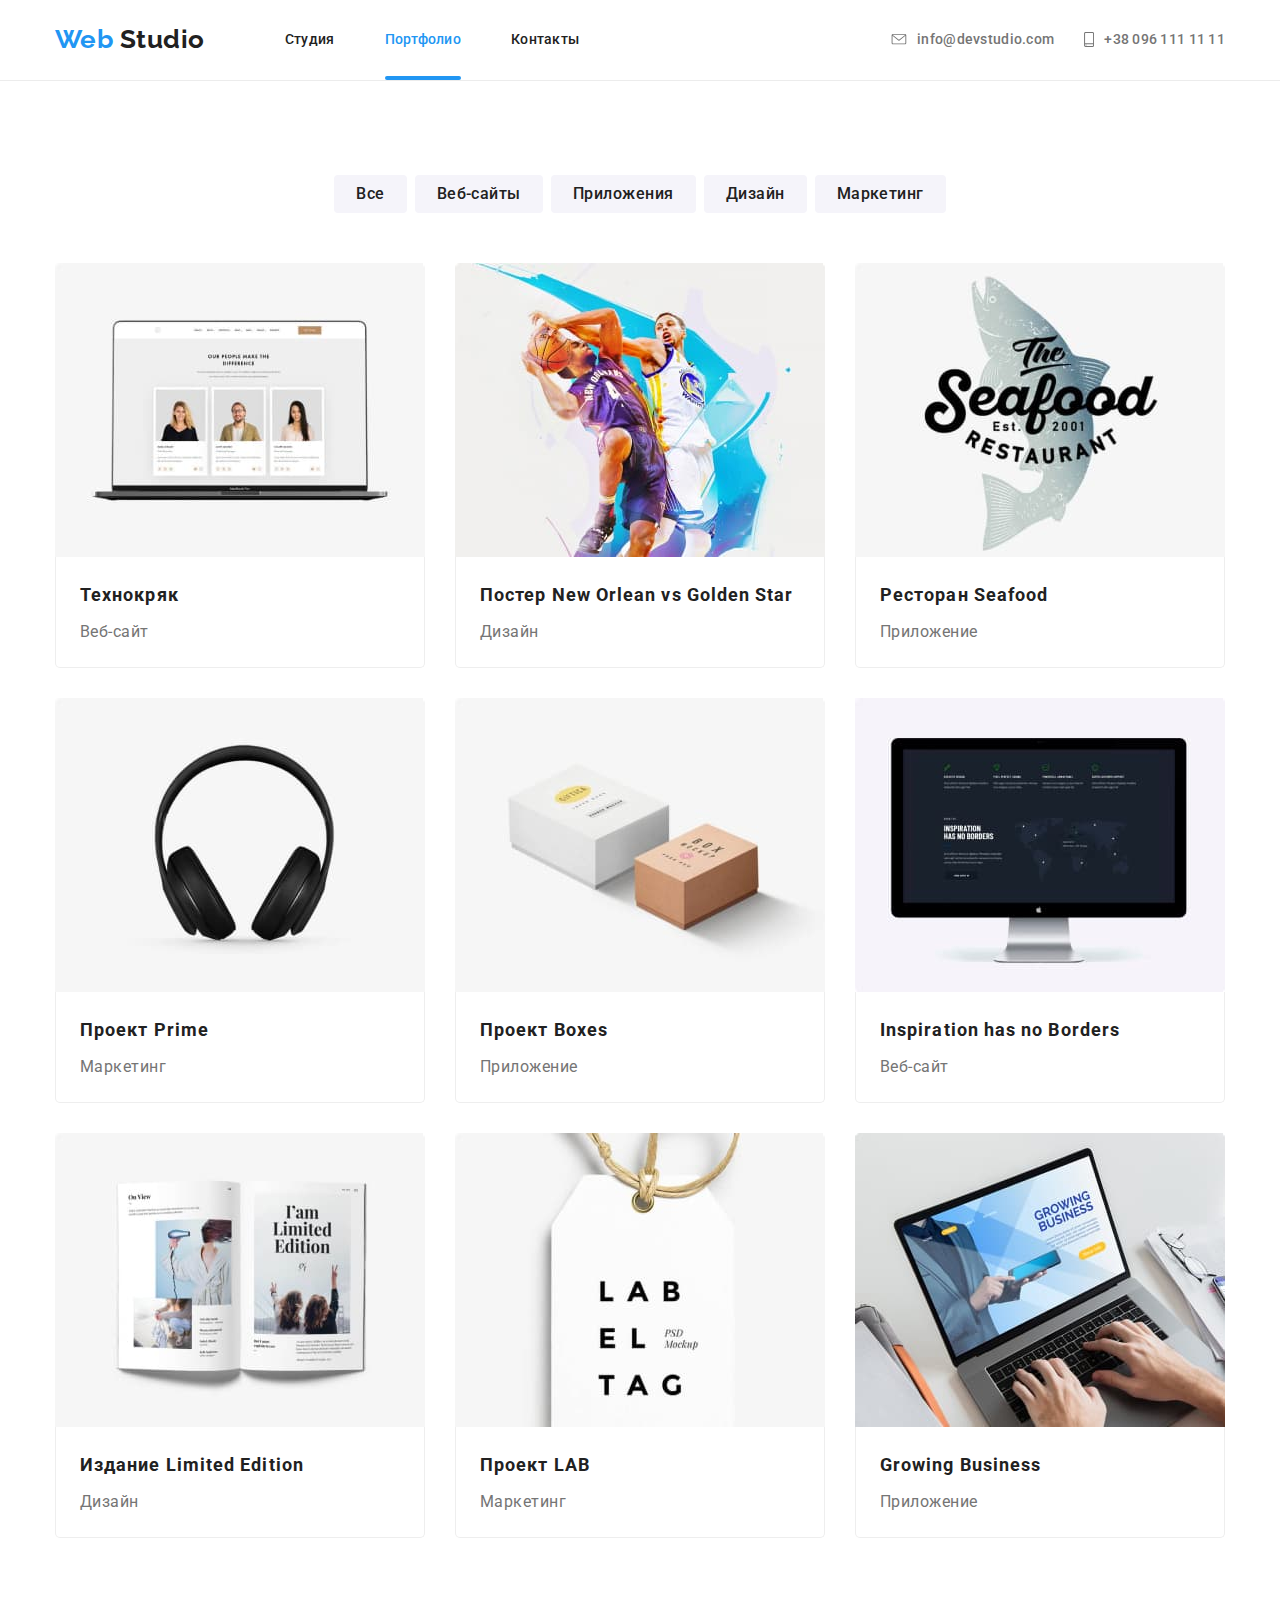
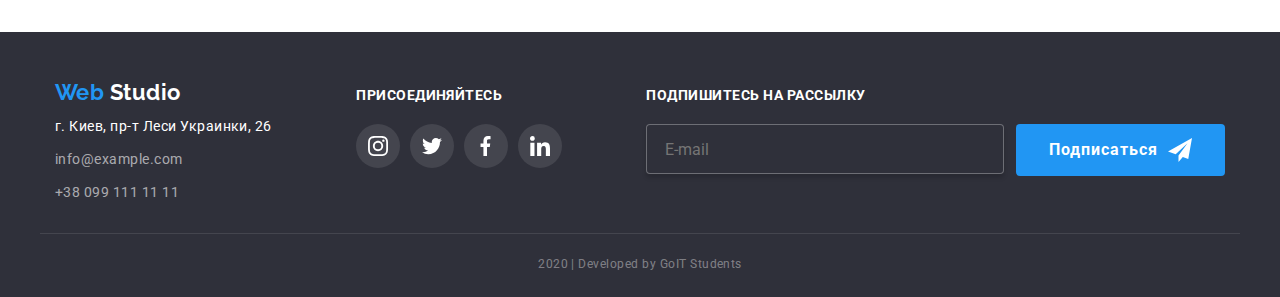
==== portfolio.html @ cd677d56 "Переносит файлы из 7-го ДЗ" ====
<!DOCTYPE html>
<html lang="ru">
  <head>
    <meta charset="UTF-8" />
    <meta name="viewport" content="width=device-width, initial-scale=1.0" />
    <title>Document</title>
    <link
      href="https://fonts.googleapis.com/css2?family=Raleway:wght@700&family=Roboto:wght@400;500;700&display=swap"
      rel="stylesheet"
    />

    <link
      rel="stylesheet"
      href="https://cdnjs.cloudflare.com/ajax/libs/modern-normalize/0.6.0/modern-normalize.min.css"
    />

    <!-- <link rel="stylesheet" href="./css/common.css" /> -->
    <link rel="stylesheet" href="./css/portfolio.min.css" />
  </head>
  <body>
    <!--Шапка сайта-->
    <header>
      <div class="container header">
        <nav class="main-nav">
          <a href="./index.html" class="logo-header">
            <span class="logo-web">Web</span>
            <span class="logo-studio">Studio</span>
          </a>

          <ul class="site-nav list">
            <li class="item">
              <a href="./index.html" class="link">Студия</a>
            </li>
            <li class="item">
              <a href="./portfolio.html" class="link current">Портфолио</a>
            </li>
            <li class="item"><a href="" class="link">Контакты</a></li>
          </ul>
        </nav>

        <div class="contacts">
          <a href="mailto:info@devstudio.com " class="link">
            <svg class="contacts-icon envelope">
              <use href="./images/sprite.svg#envelope"></use>
            </svg>
            info@devstudio.com
          </a>
          <a href="tel:+380961111111" class="link">
            <svg class="contacts-icon smartphone">
              <use href="./images/sprite.svg#smartphone"></use>
            </svg>
            +38 096 111 11 11
          </a>
        </div>
      </div>
    </header>

    <main>
      <section class="section portfolio">
        <div class="container">
          <!-- Этот заголовок будет скрыт  -->
          <h1 class="section-title visually-hidden">
            Портфолио (заголовок будет скрыт)
          </h1>

          <!-- Фильтр -->
          <ul class="filter-button list">
            <li class="item">
              <button type="button" class="btn">Все</button>
            </li>
            <li class="item">
              <button type="button" class="btn">Веб-сайты</button>
            </li>
            <li class="item">
              <button type="button" class="btn">Приложения</button>
            </li>
            <li class="item">
              <button type="button" class="btn">Дизайн</button>
            </li>
            <li class="item">
              <button type="button" class="btn">Маркетинг</button>
            </li>
          </ul>

          <!-- Список работ -->

          <ul class="works list">
            <li class="card">
              <a href="" class="link">
                <div class="overlay">
                  <img
                    src="./images/web-site.jpg"
                    alt="изображение ноутбука с сайтом"
                    width="370"
                  />

                  <p class="text">
                    Технокряк это современная площадка распространения
                    коронавируса. Компании используют эту платформу для
                    цифрового шпионажа и атак на защищённые сервера конкурентов.
                  </p>
                </div>

                <div class="card-content">
                  <h2 class="title">Технокряк</h2>

                  <p class="description">Веб-сайт</p>
                </div>
              </a>
            </li>
            <li class="card">
              <a href="" class="link">
                <div class="overlay">
                  <img
                    src="./images/desing.jpg"
                    alt="изображение постера с двумя играющими басскетболлистами"
                    width="370"
                  />
                  <p class="text">
                    Технокряк это современная площадка распространения
                    коронавируса. Компании используют эту платформу для
                    цифрового шпионажа и атак на защищённые сервера конкурентов.
                  </p>
                </div>

                <div class="card-content">
                  <h2 class="title">Постер New Orlean vs Golden Star</h2>
                  <p class="description">Дизайн</p>
                </div>
              </a>
            </li>
            <li class="card">
              <a href="" class="link">
                <div class="overlay">
                  <img
                    src="./images/app-seafood.jpg"
                    alt="изображение логотипа: рыба на белом фоне"
                    width="370"
                  />
                  <p class="text">
                    Технокряк это современная площадка распространения
                    коронавируса. Компании используют эту платформу для
                    цифрового шпионажа и атак на защищённые сервера конкурентов.
                  </p>
                </div>

                <div class="card-content">
                  <h2 class="title">Ресторан Seafood</h2>
                  <p class="description">Приложение</p>
                </div>
              </a>
            </li>
            <li class="card">
              <a href="" class="link">
                <div class="overlay">
                  <img
                    src="./images/phones.jpg"
                    alt="изображение наушников на белом фоне"
                    width="370"
                  />
                  <p class="text">
                    Технокряк это современная площадка распространения
                    коронавируса. Компании используют эту платформу для
                    цифрового шпионажа и атак на защищённые сервера конкурентов.
                  </p>
                </div>

                <div class="card-content">
                  <h2 class="title">Проект Prime</h2>
                  <p class="description">Маркетинг</p>
                </div>
              </a>
            </li>
            <li class="card">
              <a href="" class="link">
                <div class="overlay">
                  <img
                    src="./images/two-boxes.jpg"
                    alt="изображение двух коробок"
                    width="370"
                  />
                  <p class="text">
                    Технокряк это современная площадка распространения
                    коронавируса. Компании используют эту платформу для
                    цифрового шпионажа и атак на защищённые сервера конкурентов.
                  </p>
                </div>

                <div class="card-content">
                  <h2 class="title">Проект Boxes</h2>
                  <p class="description">Приложение</p>
                </div>
              </a>
            </li>
            <li class="card">
              <a href="" class="link">
                <div class="overlay">
                  <img
                    src="./images/designsolutions.jpg"
                    alt="изображение монитора с сайтом"
                    width="370"
                  />
                  <p class="text">
                    Технокряк это современная площадка распространения
                    коронавируса. Компании используют эту платформу для
                    цифрового шпионажа и атак на защищённые сервера конкурентов.
                  </p>
                </div>

                <div class="card-content">
                  <h2 class="title">Inspiration has no Borders</h2>
                  <p class="description">Веб-сайт</p>
                </div>
              </a>
            </li>
            <li class="card">
              <a href="" class="link">
                <div class="overlay">
                  <img
                    src="./images/open-magazine.jpg"
                    alt="изображение раскрытого журнала"
                    width="370"
                  />
                  <p class="text">
                    Технокряк это современная площадка распространения
                    коронавируса. Компании используют эту платформу для
                    цифрового шпионажа и атак на защищённые сервера конкурентов.
                  </p>
                </div>

                <div class="card-content">
                  <h2 class="title">Издание Limited Edition</h2>
                  <p class="description">Дизайн</p>
                </div>
              </a>
            </li>
            <li class="card">
              <a href="" class="link">
                <div class="overlay">
                  <img
                    src="./images/letter-tag.jpg"
                    alt="изображение бирки с буквами"
                    width="370"
                  />
                  <p class="text">
                    Технокряк это современная площадка распространения
                    коронавируса. Компании используют эту платформу для
                    цифрового шпионажа и атак на защищённые сервера конкурентов.
                  </p>
                </div>

                <div class="card-content">
                  <h2 class="title">Проект LAB</h2>
                  <p class="description">Маркетинг</p>
                </div>
              </a>
            </li>
            <li class="card">
              <a href="" class="link">
                <div class="overlay">
                  <img
                    src="./images/print-hands.jpg"
                    alt="изображение печатающтх на ноутбуке рук"
                    width="370"
                  />
                  <p class="text">
                    Технокряк это современная площадка распространения
                    коронавируса. Компании используют эту платформу для
                    цифрового шпионажа и атак на защищённые сервера конкурентов.
                  </p>
                </div>

                <div class="card-content">
                  <h2 class="title">Growing Business</h2>
                  <p class="description">Приложение</p>
                </div>
              </a>
            </li>
          </ul>
        </div>
      </section>
    </main>

    <!--Футер-->
    <footer class="page-footer">
      <div class="container footer">
        <div class="address">
          <a href="./index.html" class="logo-footer">
            <span class="logo-web">Web</span>
            <span class="logo-studio footer">Studio</span>
          </a>

          <address>
            <ul class="address-list list">
              <li class="street">г. Киев, пр-т Леси Украинки, 26</li>
              <li>
                <a class="link" href="mailto:info@example.com"
                  >info@example.com</a
                >
              </li>
              <li>
                <a class="link" href="tel:+380991111111">+38 099 111 11 11</a>
              </li>
            </ul>
          </address>
        </div>
        <div class="join-in">
          <b class="item">присоединяйтесь</b>
          <div class="social">
            <ul class="social-networks list">
              <li class="item">
                <a href="" aria-label="Ссылка на Instagram" class="link">
                  <svg class="social-icon" width="20" height="20">
                    <use href="./images/sprite.svg#logo-instagram"></use>
                  </svg>

                  <!-- <img
                    src="./images/logo-instagram.svg"
                    alt="логотип Инстаграм"
                  /> -->
                </a>
              </li>
              <li class="item">
                <a href="" aria-label="Ссылка на Twitter" class="link">
                  <svg class="social-icon" width="20" height="20">
                    <use href="./images/sprite.svg#logo-twitter"></use>
                  </svg>

                  <!-- <img src="./images/logo-twitter.svg" alt="логотип Твиттер" /> -->
                </a>
              </li>
              <li class="item">
                <a href="" aria-label="Ссылка на Facebook" class="link">
                  <svg class="social-icon" width="20" height="20">
                    <use href="./images/sprite.svg#logo-facebook"></use>
                  </svg>

                  <!-- <img src="./images/logo-facebook.svg" alt="логотип Фейсбук" /> -->
                </a>
              </li>
              <li class="item">
                <a href="" aria-label="Ссылка на linkedin" class="link">
                  <svg class="social-icon" width="20" height="20">
                    <use href="./images/sprite.svg#logo-linkedin"></use>
                  </svg>

                  <!-- <img
                    src="./images/logo-linkedin.svg"
                    alt="логотип Линкедин"
                  /> -->
                </a>
              </li>
            </ul>
          </div>
        </div>
        <div class="subscribe">
          <b class="item">Подпишитесь на рассылку</b>
          <form class="footer-form js-speaker-form">
            <input
              class="input"
              type="email"
              name="e-mail"
              placeholder="E-mail"
            />
            <button type="submit" class="button">
              Подписаться
              <svg class="icon-send" width="24" height="24">
                <use href="./images/sprite.svg#icon-send"></use>
              </svg>
            </button>
          </form>
        </div>
      </div>
      <p class="copyright">2020 | Developed by GoIT Students</p>
    </footer>
  </body>
</html>
---- css/portfolio.min.css ----
.portfolio{border-top:1px solid #ececec}html{-webkit-box-sizing:border-box;box-sizing:border-box}*,*::before,*::after{-webkit-box-sizing:inherit;box-sizing:inherit}img{display:block;max-width:100%;height:auto}body{background-color:#fff;color:#757575;font-family:"Roboto",sans-serif;letter-spacing:0.03em;margin:0}a{text-decoration:none;cursor:pointer}.list{padding:0;margin:0;list-style:none}.visually-hidden{position:absolute !important;clip:rect(1px 1px 1px 1px);clip:rect(1px, 1px, 1px, 1px);padding:0 !important;border:0 !important;height:1px !important;width:1px !important;overflow:hidden}.logo-header{padding-top:24px;padding-bottom:25px;font-family:"Raleway",sans-serif;font-weight:700;font-size:26px;line-height:1.19}.logo-footer{font-family:"Raleway",sans-serif;font-weight:700;font-size:22px;line-height:1.18}.logo-web{color:#2196f3}.logo-studio{color:#212121}.logo-studio.footer{color:#fff}.container{width:1200px;padding-left:15px;padding-right:15px;margin-left:auto;margin-right:auto}.container.header{display:-webkit-box;display:-ms-flexbox;display:flex;-webkit-box-align:center;-ms-flex-align:center;align-items:center}.main-nav{display:-webkit-box;display:-ms-flexbox;display:flex;-webkit-box-align:center;-ms-flex-align:center;align-items:center}.contacts{display:-webkit-box;display:-ms-flexbox;display:flex;margin-left:auto}.contacts .link+.link{margin-left:30px}.site-nav{display:-webkit-box;display:-ms-flexbox;display:flex;margin-left:80px}.site-nav .item+.item{margin-left:50px}.site-nav .link.current{color:#2196f3}.site-nav .link.current::after{opacity:1}.site-nav .link{position:relative;display:block;padding-top:32px;padding-bottom:32px;color:#212121;font-weight:500;font-size:14px;line-height:1.14;letter-spacing:0.02em;-webkit-transition:color 250ms cubic-bezier(0.4, 0, 0.2, 1);transition:color 250ms cubic-bezier(0.4, 0, 0.2, 1)}.site-nav .link::after{content:'';position:absolute;bottom:0;display:block;width:100%;height:4px;background-color:#2196f3;border-radius:2px;opacity:0;-webkit-transition:opacity 250ms cubic-bezier(0.4, 0, 0.2, 1);transition:opacity 250ms cubic-bezier(0.4, 0, 0.2, 1)}.site-nav .link:hover,.site-nav .link:focus{color:#2196f3;-webkit-transition:color 250ms cubic-bezier(0.4, 0, 0.2, 1);transition:color 250ms cubic-bezier(0.4, 0, 0.2, 1)}.contacts-icon.envelope{width:16px;height:11px;fill:currentColor;margin-right:10px;-webkit-transition:color 250ms cubic-bezier(0.4, 0, 0.2, 1);transition:color 250ms cubic-bezier(0.4, 0, 0.2, 1)}.contacts-icon.smartphone{width:10px;height:15px;fill:currentColor;margin-right:10px;-webkit-transition:color 250ms cubic-bezier(0.4, 0, 0.2, 1);transition:color 250ms cubic-bezier(0.4, 0, 0.2, 1)}.contacts .link{display:-webkit-inline-box;display:-ms-inline-flexbox;display:inline-flex;-webkit-box-align:center;-ms-flex-align:center;align-items:center;color:#757575;font-weight:500;font-size:14px;line-height:1.14;letter-spacing:0.02em;-webkit-transition:color 250ms cubic-bezier(0.4, 0, 0.2, 1);transition:color 250ms cubic-bezier(0.4, 0, 0.2, 1)}.contacts .link:hover,.contacts .link:focus{color:#2196f3;-webkit-transition:color 250ms cubic-bezier(0.4, 0, 0.2, 1);transition:color 250ms cubic-bezier(0.4, 0, 0.2, 1)}.page-footer{background-color:#2f303a}.container.footer{display:-webkit-box;display:-ms-flexbox;display:flex;padding-top:48px;padding-bottom:28px;-webkit-box-align:baseline;-ms-flex-align:baseline;align-items:baseline;-webkit-box-pack:justify;-ms-flex-pack:justify;justify-content:space-between;border-bottom:1px solid rgba(255,255,255,0.1)}.address-list{font-style:normal;font-size:14px;line-height:1.71}.address-list .street{margin-top:10px;color:#fff}.address .link{display:block;margin-top:9px;color:rgba(255,255,255,0.6)}.social-networks{display:-webkit-box;display:-ms-flexbox;display:flex;-webkit-box-pack:space-evenly;-ms-flex-pack:space-evenly;justify-content:space-evenly}.social-networks .link{background-color:rgba(255,255,255,0.1)}.social-networks .item:not(:last-child){margin-right:10px}.social-networks .social-icon{fill:#fff}.social .link{display:-webkit-box;display:-ms-flexbox;display:flex;-webkit-box-pack:center;-ms-flex-pack:center;justify-content:center;-webkit-box-align:center;-ms-flex-align:center;align-items:center;width:44px;height:44px;border-radius:50%;fill:#afb1b8}.social .link:hover,.social .link:focus{background-color:#2196f3;fill:#ffffff;-webkit-transition:background-color 250ms cubic-bezier(0.4, 0, 0.2, 1),fill 250ms cubic-bezier(0.4, 0, 0.2, 1);transition:background-color 250ms cubic-bezier(0.4, 0, 0.2, 1),fill 250ms cubic-bezier(0.4, 0, 0.2, 1)}.join-in>.item{display:block;margin-bottom:21px;color:#ffffff;font-weight:700;font-size:14px;line-height:1.14;text-transform:uppercase}.subscribe>.item{display:block;margin-bottom:21px;color:#ffffff;font-weight:700;font-size:14px;line-height:1.14;text-transform:uppercase}.subscribe .input{padding:12px 18px;width:358px;height:50px;border:1px solid rgba(255,255,255,0.3);-webkit-box-sizing:border-box;box-sizing:border-box;-webkit-box-shadow:0px 4px 4px rgba(0,0,0,0.15);box-shadow:0px 4px 4px rgba(0,0,0,0.15);border-radius:4px;color:#fff;background-color:#2f303a;outline:none}.footer-form{display:-webkit-box;display:-ms-flexbox;display:flex}.subscribe .button{display:-webkit-box;display:-ms-flexbox;display:flex;-webkit-box-align:center;-ms-flex-align:center;align-items:center;margin-left:12px}.button .icon-send{margin-left:10px}.copyright{margin:0;padding-top:18px;padding-bottom:21px;color:rgba(255,255,255,0.4);font-size:12px;line-height:2;text-align:center}.button{display:inline-block;border:1px solid transparent;border-radius:4px;padding:10px 32px;min-width:200px;color:#ffffff;background-color:#2196f3;font-weight:700;font-size:16px;line-height:1.87;letter-spacing:0.06em;text-align:center}.section{padding-top:94px;padding-bottom:94px}.section-title{margin-top:0;margin-bottom:50px;color:#212121;font-weight:700;font-size:36px;line-height:1.17;text-align:center}.filter-button{display:-webkit-box;display:-ms-flexbox;display:flex;-webkit-box-pack:center;-ms-flex-pack:center;justify-content:center;margin-bottom:50px}.filter-button>.item:not(:last-child){margin-right:8px}.btn{color:#212121;background-color:#f5f4fa;border:none;border-radius:4px;padding:6px 22px;font-family:inherit;font-weight:500;font-size:16px;line-height:1.62;letter-spacing:0.03em;-webkit-transition:background-color 250ms cubic-bezier(0.4, 0, 0.2, 1),color 250ms cubic-bezier(0.4, 0, 0.2, 1),-webkit-box-shadow 250ms cubic-bezier(0.4, 0, 0.2, 1);transition:background-color 250ms cubic-bezier(0.4, 0, 0.2, 1),color 250ms cubic-bezier(0.4, 0, 0.2, 1),-webkit-box-shadow 250ms cubic-bezier(0.4, 0, 0.2, 1);transition:background-color 250ms cubic-bezier(0.4, 0, 0.2, 1),color 250ms cubic-bezier(0.4, 0, 0.2, 1),box-shadow 250ms cubic-bezier(0.4, 0, 0.2, 1);transition:background-color 250ms cubic-bezier(0.4, 0, 0.2, 1),color 250ms cubic-bezier(0.4, 0, 0.2, 1),box-shadow 250ms cubic-bezier(0.4, 0, 0.2, 1),-webkit-box-shadow 250ms cubic-bezier(0.4, 0, 0.2, 1)}.btn:hover,.btn:focus{color:#fff;background-color:#2196f3;-webkit-box-shadow:0px 2px 2px rgba(0,0,0,0.12),0px 1px 2px rgba(0,0,0,0.08),0px 3px 1px rgba(0,0,0,0.1);box-shadow:0px 2px 2px rgba(0,0,0,0.12),0px 1px 2px rgba(0,0,0,0.08),0px 3px 1px rgba(0,0,0,0.1);-webkit-transition:background-color 250ms cubic-bezier(0.4, 0, 0.2, 1),color 250ms cubic-bezier(0.4, 0, 0.2, 1),-webkit-box-shadow 250ms cubic-bezier(0.4, 0, 0.2, 1);transition:background-color 250ms cubic-bezier(0.4, 0, 0.2, 1),color 250ms cubic-bezier(0.4, 0, 0.2, 1),-webkit-box-shadow 250ms cubic-bezier(0.4, 0, 0.2, 1);transition:background-color 250ms cubic-bezier(0.4, 0, 0.2, 1),color 250ms cubic-bezier(0.4, 0, 0.2, 1),box-shadow 250ms cubic-bezier(0.4, 0, 0.2, 1);transition:background-color 250ms cubic-bezier(0.4, 0, 0.2, 1),color 250ms cubic-bezier(0.4, 0, 0.2, 1),box-shadow 250ms cubic-bezier(0.4, 0, 0.2, 1),-webkit-box-shadow 250ms cubic-bezier(0.4, 0, 0.2, 1)}.works{display:-webkit-box;display:-ms-flexbox;display:flex;-ms-flex-wrap:wrap;flex-wrap:wrap}.works .title{margin-top:0;margin-bottom:0;color:#212121;font-weight:700;font-size:18px;line-height:2;letter-spacing:0.06em}.works .description{margin-top:4px;margin-bottom:0;color:#757575;font-size:16px;line-height:1.87}.works .text{position:absolute;top:0;bottom:0;margin:0;padding:63px 24px;height:294px;color:#fff;background-color:rgba(33,150,243,0.9);font-size:18px;line-height:1.56;opacity:0;-webkit-transform:translateY(100%);transform:translateY(100%);-webkit-transition:opacity 250ms cubic-bezier(0.4, 0, 0.2, 1),-webkit-transform 250ms cubic-bezier(0.4, 0, 0.2, 1);transition:opacity 250ms cubic-bezier(0.4, 0, 0.2, 1),-webkit-transform 250ms cubic-bezier(0.4, 0, 0.2, 1);transition:transform 250ms cubic-bezier(0.4, 0, 0.2, 1),opacity 250ms cubic-bezier(0.4, 0, 0.2, 1);transition:transform 250ms cubic-bezier(0.4, 0, 0.2, 1),opacity 250ms cubic-bezier(0.4, 0, 0.2, 1),-webkit-transform 250ms cubic-bezier(0.4, 0, 0.2, 1)}.works .link:hover .text,.works .link:focus .text{opacity:1;-webkit-transform:translateY(0);transform:translateY(0)}.works .card:hover,.works .card:focus{-webkit-box-shadow:1px 4px 6px rgba(0,0,0,0.16),0px 4px 4px rgba(0,0,0,0.06),0px 1px 1px rgba(0,0,0,0.12);box-shadow:1px 4px 6px rgba(0,0,0,0.16),0px 4px 4px rgba(0,0,0,0.06),0px 1px 1px rgba(0,0,0,0.12);-webkit-transition:-webkit-box-shadow 250ms cubic-bezier(0.4, 0, 0.2, 1);transition:-webkit-box-shadow 250ms cubic-bezier(0.4, 0, 0.2, 1);transition:box-shadow 250ms cubic-bezier(0.4, 0, 0.2, 1);transition:box-shadow 250ms cubic-bezier(0.4, 0, 0.2, 1), -webkit-box-shadow 250ms cubic-bezier(0.4, 0, 0.2, 1)}.card{width:calc((100% - 60px) / 3);margin-right:30px;margin-bottom:30px;border-top-left-radius:5px;border-top-right-radius:5px}.card:nth-child(3n){margin-right:0}.card:nth-last-child(-n+3){margin-bottom:0}.card-content{padding-left:24px;padding-right:24px;padding-top:20px;padding-bottom:20px;border-left:1px solid #eeeeee;border-right:1px solid #eeeeee;border-bottom:1px solid #eeeeee;border-bottom-right-radius:5px;border-bottom-left-radius:5px}.overlay{position:relative;overflow:hidden}
/*# sourceMappingURL=portfolio.min.css.map */
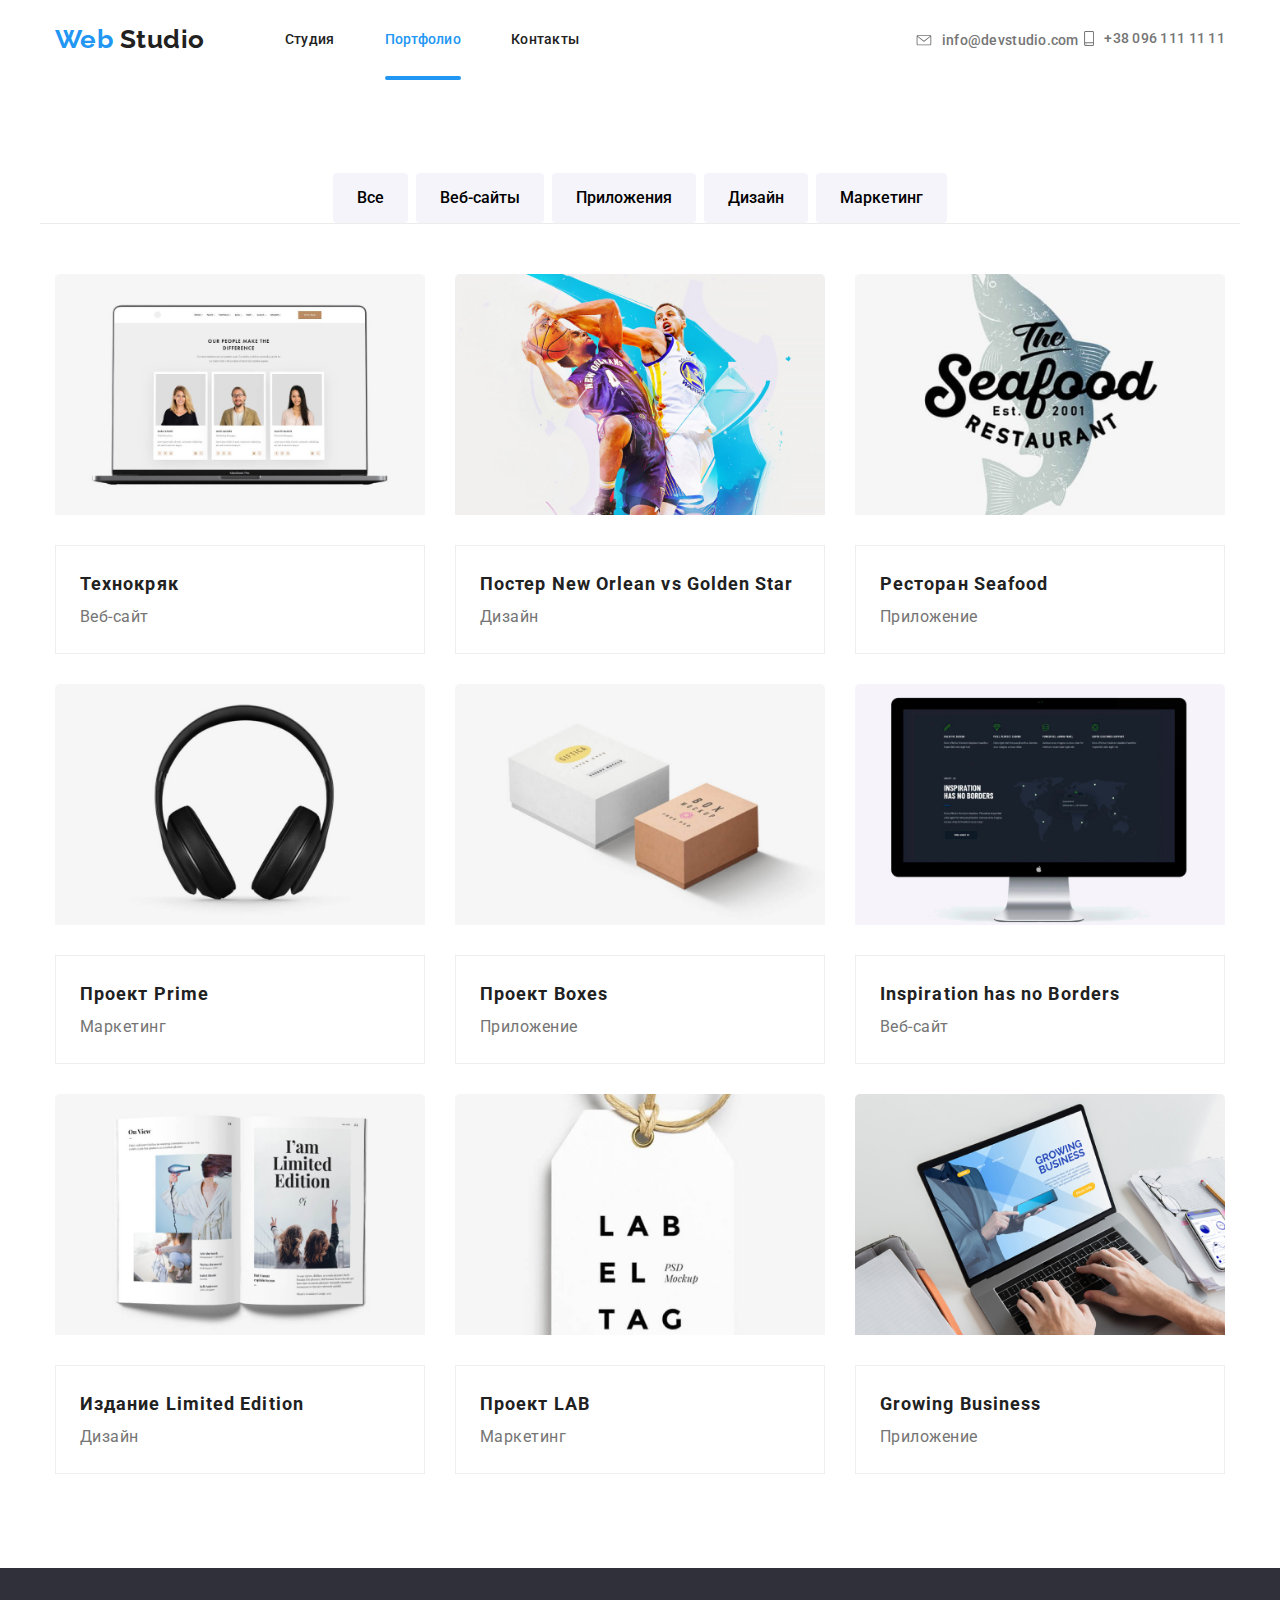
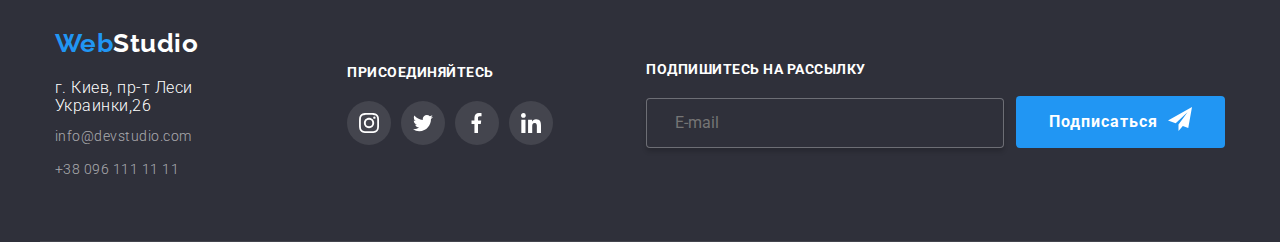
==== commit 83a1578d: "Адавптирует футер и страницу Портфолио" ====
--- a/portfolio.html
+++ b/portfolio.html
@@ -21,258 +21,334 @@
     <!--Шапка сайта-->
     <header>
       <div class="container header">
-        <nav class="main-nav">
+        <div class="menu-burger">
           <a href="./index.html" class="logo-header">
             <span class="logo-web">Web</span>
             <span class="logo-studio">Studio</span>
           </a>
 
-          <ul class="site-nav list">
-            <li class="item">
-              <a href="./index.html" class="link">Студия</a>
-            </li>
-            <li class="item">
-              <a href="./portfolio.html" class="link current">Портфолио</a>
-            </li>
-            <li class="item"><a href="" class="link">Контакты</a></li>
-          </ul>
-        </nav>
-
-        <div class="contacts">
-          <a href="mailto:info@devstudio.com " class="link">
-            <svg class="contacts-icon envelope">
-              <use href="./images/sprite.svg#envelope"></use>
+          <button
+            type="button"
+            class="menu-button"
+            aria-expanded="false"
+            aria-controls="menu-container"
+            data-menu-button
+          >
+            <svg
+              width="40"
+              height="40"
+              aria-label="Переключатель мобильного меню"
+            >
+              <use class="icon-cross" href="./images/sprite.svg#cross"></use>
+              <use class="icon-menu" href="./images/sprite.svg#menu"></use>
             </svg>
-            info@devstudio.com
-          </a>
-          <a href="tel:+380961111111" class="link">
-            <svg class="contacts-icon smartphone">
-              <use href="./images/sprite.svg#smartphone"></use>
-            </svg>
-            +38 096 111 11 11
-          </a>
+          </button>
+        </div>
+
+        <div class="menu-container" id="menu-container" data-menu>
+          <nav class="main-nav">
+            <ul class="site-nav list">
+              <li class="item">
+                <a href="./index.html" class="link">Студия</a>
+              </li>
+              <li class="item">
+                <a href="./portfolio.html" class="link current">Портфолио</a>
+              </li>
+              <li class="item"><a href="" class="link">Контакты</a></li>
+            </ul>
+          </nav>
+
+          <div class="contacts">
+            <a href="mailto:info@devstudio.com " class="link">
+              <svg class="contacts-icon envelope">
+                <use href="./images/sprite.svg#envelope"></use>
+              </svg>
+              info@devstudio.com
+            </a>
+            <a href="tel:+380961111111" class="link">
+              <svg class="contacts-icon smartphone">
+                <use href="./images/sprite.svg#smartphone"></use>
+              </svg>
+              +38 096 111 11 11
+            </a>
+          </div>
         </div>
       </div>
     </header>
 
     <main>
-      <section class="section portfolio">
-        <div class="container">
-          <!-- Этот заголовок будет скрыт  -->
-          <h1 class="section-title visually-hidden">
-            Портфолио (заголовок будет скрыт)
-          </h1>
-
-          <!-- Фильтр -->
-          <ul class="filter-button list">
-            <li class="item">
-              <button type="button" class="btn">Все</button>
-            </li>
-            <li class="item">
-              <button type="button" class="btn">Веб-сайты</button>
-            </li>
-            <li class="item">
-              <button type="button" class="btn">Приложения</button>
-            </li>
-            <li class="item">
-              <button type="button" class="btn">Дизайн</button>
-            </li>
-            <li class="item">
-              <button type="button" class="btn">Маркетинг</button>
+      <section>
+        <div class="pf-filter">
+          <h1 class="port-header visually-hidden">Портфолио</h1>
+          <ul class="filter list">
+            <li class="filter-item">
+              <button class="filter-button">Все</button>
+            </li>
+            <li class="filter-item">
+              <button class="filter-button">Веб-сайты</button>
+            </li>
+            <li class="filter-item">
+              <button class="filter-button">Приложения</button>
+            </li>
+            <li class="filter-item">
+              <button class="filter-button">Дизайн</button>
+            </li>
+            <li class="filter-item">
+              <button class="filter-button">Маркетинг</button>
             </li>
           </ul>
-
-          <!-- Список работ -->
-
-          <ul class="works list">
-            <li class="card">
-              <a href="" class="link">
-                <div class="overlay">
-                  <img
-                    src="./images/web-site.jpg"
-                    alt="изображение ноутбука с сайтом"
-                    width="370"
-                  />
-
-                  <p class="text">
-                    Технокряк это современная площадка распространения
-                    коронавируса. Компании используют эту платформу для
-                    цифрового шпионажа и атак на защищённые сервера конкурентов.
-                  </p>
-                </div>
-
-                <div class="card-content">
-                  <h2 class="title">Технокряк</h2>
-
-                  <p class="description">Веб-сайт</p>
-                </div>
-              </a>
-            </li>
-            <li class="card">
-              <a href="" class="link">
-                <div class="overlay">
-                  <img
-                    src="./images/desing.jpg"
-                    alt="изображение постера с двумя играющими басскетболлистами"
-                    width="370"
-                  />
-                  <p class="text">
-                    Технокряк это современная площадка распространения
-                    коронавируса. Компании используют эту платформу для
-                    цифрового шпионажа и атак на защищённые сервера конкурентов.
-                  </p>
-                </div>
-
-                <div class="card-content">
-                  <h2 class="title">Постер New Orlean vs Golden Star</h2>
-                  <p class="description">Дизайн</p>
-                </div>
-              </a>
-            </li>
-            <li class="card">
-              <a href="" class="link">
-                <div class="overlay">
-                  <img
-                    src="./images/app-seafood.jpg"
-                    alt="изображение логотипа: рыба на белом фоне"
-                    width="370"
-                  />
-                  <p class="text">
-                    Технокряк это современная площадка распространения
-                    коронавируса. Компании используют эту платформу для
-                    цифрового шпионажа и атак на защищённые сервера конкурентов.
-                  </p>
-                </div>
-
-                <div class="card-content">
-                  <h2 class="title">Ресторан Seafood</h2>
-                  <p class="description">Приложение</p>
-                </div>
-              </a>
-            </li>
-            <li class="card">
-              <a href="" class="link">
-                <div class="overlay">
-                  <img
-                    src="./images/phones.jpg"
-                    alt="изображение наушников на белом фоне"
-                    width="370"
-                  />
-                  <p class="text">
-                    Технокряк это современная площадка распространения
-                    коронавируса. Компании используют эту платформу для
-                    цифрового шпионажа и атак на защищённые сервера конкурентов.
-                  </p>
-                </div>
-
-                <div class="card-content">
-                  <h2 class="title">Проект Prime</h2>
-                  <p class="description">Маркетинг</p>
-                </div>
-              </a>
-            </li>
-            <li class="card">
-              <a href="" class="link">
-                <div class="overlay">
-                  <img
-                    src="./images/two-boxes.jpg"
-                    alt="изображение двух коробок"
-                    width="370"
-                  />
-                  <p class="text">
-                    Технокряк это современная площадка распространения
-                    коронавируса. Компании используют эту платформу для
-                    цифрового шпионажа и атак на защищённые сервера конкурентов.
-                  </p>
-                </div>
-
-                <div class="card-content">
-                  <h2 class="title">Проект Boxes</h2>
-                  <p class="description">Приложение</p>
-                </div>
-              </a>
-            </li>
-            <li class="card">
-              <a href="" class="link">
-                <div class="overlay">
-                  <img
-                    src="./images/designsolutions.jpg"
-                    alt="изображение монитора с сайтом"
-                    width="370"
-                  />
-                  <p class="text">
-                    Технокряк это современная площадка распространения
-                    коронавируса. Компании используют эту платформу для
-                    цифрового шпионажа и атак на защищённые сервера конкурентов.
-                  </p>
-                </div>
-
-                <div class="card-content">
-                  <h2 class="title">Inspiration has no Borders</h2>
-                  <p class="description">Веб-сайт</p>
-                </div>
-              </a>
-            </li>
-            <li class="card">
-              <a href="" class="link">
-                <div class="overlay">
-                  <img
-                    src="./images/open-magazine.jpg"
-                    alt="изображение раскрытого журнала"
-                    width="370"
-                  />
-                  <p class="text">
-                    Технокряк это современная площадка распространения
-                    коронавируса. Компании используют эту платформу для
-                    цифрового шпионажа и атак на защищённые сервера конкурентов.
-                  </p>
-                </div>
-
-                <div class="card-content">
-                  <h2 class="title">Издание Limited Edition</h2>
-                  <p class="description">Дизайн</p>
-                </div>
-              </a>
-            </li>
-            <li class="card">
-              <a href="" class="link">
-                <div class="overlay">
-                  <img
-                    src="./images/letter-tag.jpg"
-                    alt="изображение бирки с буквами"
-                    width="370"
-                  />
-                  <p class="text">
-                    Технокряк это современная площадка распространения
-                    коронавируса. Компании используют эту платформу для
-                    цифрового шпионажа и атак на защищённые сервера конкурентов.
-                  </p>
-                </div>
-
-                <div class="card-content">
-                  <h2 class="title">Проект LAB</h2>
-                  <p class="description">Маркетинг</p>
-                </div>
-              </a>
-            </li>
-            <li class="card">
-              <a href="" class="link">
-                <div class="overlay">
-                  <img
-                    src="./images/print-hands.jpg"
-                    alt="изображение печатающтх на ноутбуке рук"
-                    width="370"
-                  />
-                  <p class="text">
-                    Технокряк это современная площадка распространения
-                    коронавируса. Компании используют эту платформу для
-                    цифрового шпионажа и атак на защищённые сервера конкурентов.
-                  </p>
-                </div>
-
-                <div class="card-content">
-                  <h2 class="title">Growing Business</h2>
-                  <p class="description">Приложение</p>
+        </div>
+        <div class="container portfolio">
+          <ul class="projects-list list">
+            <li class="project">
+              <a class="pf-link" href="">
+                <div class="pf-thumb">
+                  <img
+                    class="pic"
+                    srcset="
+                      ./images/techno.jpg    1x,
+                      ./images/techno@2x.jpg 2x,
+                      ./images/techno@3x.jpg 3x
+                    "
+                    src="./images/techno.jpg"
+                    alt="Techno"
+                  />
+                  <div class="overlay">
+                    <p class="text">
+                      Технокряк это современная площадка распространения
+                      коронавируса. Компании используют эту платформу для
+                      цифрового шпионажа и атак на защищённые сервера
+                      конкурентов.
+                    </p>
+                  </div>
+                </div>
+                <div class="card-content">
+                  <h2 class="name">Технокряк</h2>
+                  <p class="meaning">Веб-сайт</p>
+                </div>
+              </a>
+            </li>
+            <li class="project">
+              <a class="pf-link" href="">
+                <div class="pf-thumb">
+                  <img
+                    class="pic"
+                    srcset="
+                      ./images/poster.jpg    1x,
+                      ./images/poster@2x.jpg 2x,
+                      ./images/poster@3x.jpg 3x
+                    "
+                    src="./images/poster.jpg"
+                    alt="Poster"
+                  />
+                  <div class="overlay">
+                    <p class="text">
+                      Технокряк это современная площадка распространения
+                      коронавируса. Компании используют эту платформу для
+                      цифрового шпионажа и атак на защищённые сервера
+                      конкурентов.
+                    </p>
+                  </div>
+                </div>
+                <div class="card-content">
+                  <h2 class="name">Постер New Orlean vs Golden Star</h2>
+                  <p class="meaning">Дизайн</p>
+                </div>
+              </a>
+            </li>
+            <li class="project">
+              <a class="pf-link" href="">
+                <div class="pf-thumb">
+                  <img
+                    class="pic"
+                    srcset="
+                      ./images/restaurant.jpg    1x,
+                      ./images/restaurant@2x.jpg 2x,
+                      ./images/restaurant@3x.jpg 3x
+                    "
+                    src="./images/restaurant.jpg"
+                    alt="Restaurant"
+                  />
+                  <div class="overlay">
+                    <p class="text">
+                      Технокряк это современная площадка распространения
+                      коронавируса. Компании используют эту платформу для
+                      цифрового шпионажа и атак на защищённые сервера
+                      конкурентов.
+                    </p>
+                  </div>
+                </div>
+                <div class="card-content">
+                  <h2 class="name">Ресторан Seafood</h2>
+                  <p class="meaning">Приложение</p>
+                </div>
+              </a>
+            </li>
+            <li class="project">
+              <a class="pf-link" href="">
+                <div class="pf-thumb">
+                  <img
+                    class="pic"
+                    srcset="
+                      ./images/prime.jpg    1x,
+                      ./images/prime@2x.jpg 2x,
+                      ./images/prime@3x.jpg 3x
+                    "
+                    src="./images/prime.jpg"
+                    alt="Prime"
+                  />
+                  <div class="overlay">
+                    <p class="text">
+                      Технокряк это современная площадка распространения
+                      коронавируса. Компании используют эту платформу для
+                      цифрового шпионажа и атак на защищённые сервера
+                      конкурентов.
+                    </p>
+                  </div>
+                </div>
+                <div class="card-content">
+                  <h2 class="name">Проект Prime</h2>
+                  <p class="meaning">Маркетинг</p>
+                </div>
+              </a>
+            </li>
+            <li class="project">
+              <a class="pf-link" href="">
+                <div class="pf-thumb">
+                  <img
+                    class="pic"
+                    srcset="
+                      ./images/boxes.jpg    1x,
+                      ./images/boxes@2x.jpg 2x,
+                      ./images/boxes@3x.jpg 3x
+                    "
+                    src="./images/boxes.jpg"
+                    alt="Boxes"
+                  />
+                  <div class="overlay">
+                    <p class="text">
+                      Технокряк это современная площадка распространения
+                      коронавируса. Компании используют эту платформу для
+                      цифрового шпионажа и атак на защищённые сервера
+                      конкурентов.
+                    </p>
+                  </div>
+                </div>
+                <div class="card-content">
+                  <h2 class="name">Проект Boxes</h2>
+                  <p class="meaning">Приложение</p>
+                </div>
+              </a>
+            </li>
+            <li class="project">
+              <a class="pf-link" href="">
+                <div class="pf-thumb">
+                  <img
+                    class="pic"
+                    srcset="
+                      ./images/inspiration.jpg    1x,
+                      ./images/inspiration@2x.jpg 2x,
+                      ./images/inspiration@3x.jpg 3x
+                    "
+                    src="./images/inspiration.jpg"
+                    alt="Inspiration"
+                  />
+                  <div class="overlay">
+                    <p class="text" lang="en">
+                      Технокряк это современная площадка распространения
+                      коронавируса. Компании используют эту платформу для
+                      цифрового шпионажа и атак на защищённые сервера
+                      конкурентов.
+                    </p>
+                  </div>
+                </div>
+                <div class="card-content">
+                  <h2 class="name">Inspiration has no Borders</h2>
+                  <p class="meaning">Веб-сайт</p>
+                </div>
+              </a>
+            </li>
+            <li class="project">
+              <a class="pf-link" href="">
+                <div class="pf-thumb">
+                  <img
+                    class="pic"
+                    srcset="
+                      ./images/limited.jpg    1x,
+                      ./images/limited@2x.jpg 2x,
+                      ./images/limited@3x.jpg 3x
+                    "
+                    src="./images/limited.jpg"
+                    alt="Limited"
+                  />
+                  <div class="overlay">
+                    <p class="text">
+                      Технокряк это современная площадка распространения
+                      коронавируса. Компании используют эту платформу для
+                      цифрового шпионажа и атак на защищённые сервера
+                      конкурентов.
+                    </p>
+                  </div>
+                </div>
+                <div class="card-content">
+                  <h2 class="name">Издание Limited Edition</h2>
+                  <p class="meaning">Дизайн</p>
+                </div>
+              </a>
+            </li>
+            <li class="project">
+              <a class="pf-link" href="">
+                <div class="pf-thumb">
+                  <img
+                    class="pic"
+                    srcset="
+                      ./images/lab.jpg    1x,
+                      ./images/lab@2x.jpg 2x,
+                      ./images/lab@3x.jpg 3x
+                    "
+                    src="./images/lab.jpg"
+                    alt="Lab"
+                  />
+                  <div class="overlay">
+                    <p class="text">
+                      Технокряк это современная площадка распространения
+                      коронавируса. Компании используют эту платформу для
+                      цифрового шпионажа и атак на защищённые сервера
+                      конкурентов.
+                    </p>
+                  </div>
+                </div>
+                <div class="card-content">
+                  <h2 class="name">Проект LAB</h2>
+                  <p class="meaning">Маркетинг</p>
+                </div>
+              </a>
+            </li>
+            <li class="project">
+              <a class="pf-link" href="">
+                <div class="pf-thumb">
+                  <img
+                    class="pic"
+                    srcset="
+                      ./images/business.jpg    1x,
+                      ./images/business@2x.jpg 2x,
+                      ./images/business@3x.jpg 3x
+                    "
+                    src="./images/business.jpg"
+                    alt="Business"
+                  />
+                  <div class="overlay">
+                    <p lang="en" class="text">
+                      Технокряк это современная площадка распространения
+                      коронавируса. Компании используют эту платформу для
+                      цифрового шпионажа и атак на защищённые сервера
+                      конкурентов.
+                    </p>
+                  </div>
+                </div>
+                <div class="card-content">
+                  <h2 class="name">Growing Business</h2>
+                  <p class="meaning">Приложение</p>
                 </div>
               </a>
             </li>
@@ -282,96 +358,95 @@
     </main>
 
     <!--Футер-->
-    <footer class="page-footer">
+    <footer class="footer-section">
       <div class="container footer">
-        <div class="address">
-          <a href="./index.html" class="logo-footer">
-            <span class="logo-web">Web</span>
-            <span class="logo-studio footer">Studio</span>
+        <div class="logo-address">
+          <a class="footer-logo" href="./index.html">
+            <span class="logo-web">Web</span>Studio
           </a>
-
-          <address>
-            <ul class="address-list list">
-              <li class="street">г. Киев, пр-т Леси Украинки, 26</li>
-              <li>
-                <a class="link" href="mailto:info@example.com"
-                  >info@example.com</a
-                >
-              </li>
-              <li>
-                <a class="link" href="tel:+380991111111">+38 099 111 11 11</a>
-              </li>
-            </ul>
+          <address class="address">
+            г. Киев, пр-т Леси Украинки,26
           </address>
-        </div>
-        <div class="join-in">
-          <b class="item">присоединяйтесь</b>
-          <div class="social">
-            <ul class="social-networks list">
-              <li class="item">
-                <a href="" aria-label="Ссылка на Instagram" class="link">
-                  <svg class="social-icon" width="20" height="20">
-                    <use href="./images/sprite.svg#logo-instagram"></use>
-                  </svg>
-
-                  <!-- <img
-                    src="./images/logo-instagram.svg"
-                    alt="логотип Инстаграм"
-                  /> -->
-                </a>
-              </li>
-              <li class="item">
-                <a href="" aria-label="Ссылка на Twitter" class="link">
-                  <svg class="social-icon" width="20" height="20">
-                    <use href="./images/sprite.svg#logo-twitter"></use>
-                  </svg>
-
-                  <!-- <img src="./images/logo-twitter.svg" alt="логотип Твиттер" /> -->
-                </a>
-              </li>
-              <li class="item">
-                <a href="" aria-label="Ссылка на Facebook" class="link">
-                  <svg class="social-icon" width="20" height="20">
-                    <use href="./images/sprite.svg#logo-facebook"></use>
-                  </svg>
-
-                  <!-- <img src="./images/logo-facebook.svg" alt="логотип Фейсбук" /> -->
-                </a>
-              </li>
-              <li class="item">
-                <a href="" aria-label="Ссылка на linkedin" class="link">
-                  <svg class="social-icon" width="20" height="20">
-                    <use href="./images/sprite.svg#logo-linkedin"></use>
-                  </svg>
-
-                  <!-- <img
-                    src="./images/logo-linkedin.svg"
-                    alt="логотип Линкедин"
-                  /> -->
-                </a>
-              </li>
-            </ul>
+          <a href="mailto:info@devstudio.com" class="footer-link"
+            >info@devstudio.com
+          </a>
+          <a href="tel:+380961111111" class="footer-link">+38 096 111 11 11</a>
+        </div>
+
+        <div class="joinus">
+          <b class="action">Присоединяйтесь</b>
+          <ul class="social-links list">
+            <li class="footer-icon">
+              <a
+                class="link"
+                href="http://instagram.com"
+                aria-label="Ссылка на Instagram"
+              >
+                <svg class="footer-social">
+                  <use href="./images/sprite.svg#logo-instagram"></use>
+                </svg>
+              </a>
+            </li>
+            <li class="footer-icon">
+              <a
+                class="link"
+                href="http://twitter.com"
+                aria-label="Ссылка на Twitter"
+              >
+                <svg class="footer-social">
+                  <use href="./images/sprite.svg#logo-twitter"></use>
+                </svg>
+              </a>
+            </li>
+            <li class="footer-icon">
+              <a
+                class="link"
+                href="http://facebook.com"
+                aria-label="Ссылка на Facebook"
+              >
+                <svg class="footer-social">
+                  <use href="./images/sprite.svg#logo-facebook"></use>
+                </svg>
+              </a>
+            </li>
+            <li class="footer-icon">
+              <a
+                class="link"
+                href="http://linkedin.com"
+                aria-label="Ссылка на Linkedin"
+              >
+                <svg class="footer-social">
+                  <use href="./images/sprite.svg#logo-linkedin"></use>
+                </svg>
+              </a>
+            </li>
+          </ul>
+        </div>
+
+        <div class="subscribe-div">
+          <div class="signin">
+            <form action="">
+              <b class="action">Подпишитесь на рассылку</b>
+              <label for="mail"></label>
+              <input
+                type="email"
+                name="mail"
+                id="mail"
+                placeholder="  E-mail"
+              />
+            </form>
           </div>
-        </div>
-        <div class="subscribe">
-          <b class="item">Подпишитесь на рассылку</b>
-          <form class="footer-form js-speaker-form">
-            <input
-              class="input"
-              type="email"
-              name="e-mail"
-              placeholder="E-mail"
-            />
-            <button type="submit" class="button">
+          <div class="button-div">
+            <button class="button subscribe">
               Подписаться
-              <svg class="icon-send" width="24" height="24">
+              <svg class="icon-subscribe">
                 <use href="./images/sprite.svg#icon-send"></use>
               </svg>
             </button>
-          </form>
+          </div>
         </div>
       </div>
-      <p class="copyright">2020 | Developed by GoIT Students</p>
     </footer>
+    <script src="./js/menu.js"></script>
   </body>
 </html>
--- a/css/portfolio.min.css
+++ b/css/portfolio.min.css
@@ -1,2 +1,2 @@
-.portfolio{border-top:1px solid #ececec}html{-webkit-box-sizing:border-box;box-sizing:border-box}*,*::before,*::after{-webkit-box-sizing:inherit;box-sizing:inherit}img{display:block;max-width:100%;height:auto}body{background-color:#fff;color:#757575;font-family:"Roboto",sans-serif;letter-spacing:0.03em;margin:0}a{text-decoration:none;cursor:pointer}.list{padding:0;margin:0;list-style:none}.visually-hidden{position:absolute !important;clip:rect(1px 1px 1px 1px);clip:rect(1px, 1px, 1px, 1px);padding:0 !important;border:0 !important;height:1px !important;width:1px !important;overflow:hidden}.logo-header{padding-top:24px;padding-bottom:25px;font-family:"Raleway",sans-serif;font-weight:700;font-size:26px;line-height:1.19}.logo-footer{font-family:"Raleway",sans-serif;font-weight:700;font-size:22px;line-height:1.18}.logo-web{color:#2196f3}.logo-studio{color:#212121}.logo-studio.footer{color:#fff}.container{width:1200px;padding-left:15px;padding-right:15px;margin-left:auto;margin-right:auto}.container.header{display:-webkit-box;display:-ms-flexbox;display:flex;-webkit-box-align:center;-ms-flex-align:center;align-items:center}.main-nav{display:-webkit-box;display:-ms-flexbox;display:flex;-webkit-box-align:center;-ms-flex-align:center;align-items:center}.contacts{display:-webkit-box;display:-ms-flexbox;display:flex;margin-left:auto}.contacts .link+.link{margin-left:30px}.site-nav{display:-webkit-box;display:-ms-flexbox;display:flex;margin-left:80px}.site-nav .item+.item{margin-left:50px}.site-nav .link.current{color:#2196f3}.site-nav .link.current::after{opacity:1}.site-nav .link{position:relative;display:block;padding-top:32px;padding-bottom:32px;color:#212121;font-weight:500;font-size:14px;line-height:1.14;letter-spacing:0.02em;-webkit-transition:color 250ms cubic-bezier(0.4, 0, 0.2, 1);transition:color 250ms cubic-bezier(0.4, 0, 0.2, 1)}.site-nav .link::after{content:'';position:absolute;bottom:0;display:block;width:100%;height:4px;background-color:#2196f3;border-radius:2px;opacity:0;-webkit-transition:opacity 250ms cubic-bezier(0.4, 0, 0.2, 1);transition:opacity 250ms cubic-bezier(0.4, 0, 0.2, 1)}.site-nav .link:hover,.site-nav .link:focus{color:#2196f3;-webkit-transition:color 250ms cubic-bezier(0.4, 0, 0.2, 1);transition:color 250ms cubic-bezier(0.4, 0, 0.2, 1)}.contacts-icon.envelope{width:16px;height:11px;fill:currentColor;margin-right:10px;-webkit-transition:color 250ms cubic-bezier(0.4, 0, 0.2, 1);transition:color 250ms cubic-bezier(0.4, 0, 0.2, 1)}.contacts-icon.smartphone{width:10px;height:15px;fill:currentColor;margin-right:10px;-webkit-transition:color 250ms cubic-bezier(0.4, 0, 0.2, 1);transition:color 250ms cubic-bezier(0.4, 0, 0.2, 1)}.contacts .link{display:-webkit-inline-box;display:-ms-inline-flexbox;display:inline-flex;-webkit-box-align:center;-ms-flex-align:center;align-items:center;color:#757575;font-weight:500;font-size:14px;line-height:1.14;letter-spacing:0.02em;-webkit-transition:color 250ms cubic-bezier(0.4, 0, 0.2, 1);transition:color 250ms cubic-bezier(0.4, 0, 0.2, 1)}.contacts .link:hover,.contacts .link:focus{color:#2196f3;-webkit-transition:color 250ms cubic-bezier(0.4, 0, 0.2, 1);transition:color 250ms cubic-bezier(0.4, 0, 0.2, 1)}.page-footer{background-color:#2f303a}.container.footer{display:-webkit-box;display:-ms-flexbox;display:flex;padding-top:48px;padding-bottom:28px;-webkit-box-align:baseline;-ms-flex-align:baseline;align-items:baseline;-webkit-box-pack:justify;-ms-flex-pack:justify;justify-content:space-between;border-bottom:1px solid rgba(255,255,255,0.1)}.address-list{font-style:normal;font-size:14px;line-height:1.71}.address-list .street{margin-top:10px;color:#fff}.address .link{display:block;margin-top:9px;color:rgba(255,255,255,0.6)}.social-networks{display:-webkit-box;display:-ms-flexbox;display:flex;-webkit-box-pack:space-evenly;-ms-flex-pack:space-evenly;justify-content:space-evenly}.social-networks .link{background-color:rgba(255,255,255,0.1)}.social-networks .item:not(:last-child){margin-right:10px}.social-networks .social-icon{fill:#fff}.social .link{display:-webkit-box;display:-ms-flexbox;display:flex;-webkit-box-pack:center;-ms-flex-pack:center;justify-content:center;-webkit-box-align:center;-ms-flex-align:center;align-items:center;width:44px;height:44px;border-radius:50%;fill:#afb1b8}.social .link:hover,.social .link:focus{background-color:#2196f3;fill:#ffffff;-webkit-transition:background-color 250ms cubic-bezier(0.4, 0, 0.2, 1),fill 250ms cubic-bezier(0.4, 0, 0.2, 1);transition:background-color 250ms cubic-bezier(0.4, 0, 0.2, 1),fill 250ms cubic-bezier(0.4, 0, 0.2, 1)}.join-in>.item{display:block;margin-bottom:21px;color:#ffffff;font-weight:700;font-size:14px;line-height:1.14;text-transform:uppercase}.subscribe>.item{display:block;margin-bottom:21px;color:#ffffff;font-weight:700;font-size:14px;line-height:1.14;text-transform:uppercase}.subscribe .input{padding:12px 18px;width:358px;height:50px;border:1px solid rgba(255,255,255,0.3);-webkit-box-sizing:border-box;box-sizing:border-box;-webkit-box-shadow:0px 4px 4px rgba(0,0,0,0.15);box-shadow:0px 4px 4px rgba(0,0,0,0.15);border-radius:4px;color:#fff;background-color:#2f303a;outline:none}.footer-form{display:-webkit-box;display:-ms-flexbox;display:flex}.subscribe .button{display:-webkit-box;display:-ms-flexbox;display:flex;-webkit-box-align:center;-ms-flex-align:center;align-items:center;margin-left:12px}.button .icon-send{margin-left:10px}.copyright{margin:0;padding-top:18px;padding-bottom:21px;color:rgba(255,255,255,0.4);font-size:12px;line-height:2;text-align:center}.button{display:inline-block;border:1px solid transparent;border-radius:4px;padding:10px 32px;min-width:200px;color:#ffffff;background-color:#2196f3;font-weight:700;font-size:16px;line-height:1.87;letter-spacing:0.06em;text-align:center}.section{padding-top:94px;padding-bottom:94px}.section-title{margin-top:0;margin-bottom:50px;color:#212121;font-weight:700;font-size:36px;line-height:1.17;text-align:center}.filter-button{display:-webkit-box;display:-ms-flexbox;display:flex;-webkit-box-pack:center;-ms-flex-pack:center;justify-content:center;margin-bottom:50px}.filter-button>.item:not(:last-child){margin-right:8px}.btn{color:#212121;background-color:#f5f4fa;border:none;border-radius:4px;padding:6px 22px;font-family:inherit;font-weight:500;font-size:16px;line-height:1.62;letter-spacing:0.03em;-webkit-transition:background-color 250ms cubic-bezier(0.4, 0, 0.2, 1),color 250ms cubic-bezier(0.4, 0, 0.2, 1),-webkit-box-shadow 250ms cubic-bezier(0.4, 0, 0.2, 1);transition:background-color 250ms cubic-bezier(0.4, 0, 0.2, 1),color 250ms cubic-bezier(0.4, 0, 0.2, 1),-webkit-box-shadow 250ms cubic-bezier(0.4, 0, 0.2, 1);transition:background-color 250ms cubic-bezier(0.4, 0, 0.2, 1),color 250ms cubic-bezier(0.4, 0, 0.2, 1),box-shadow 250ms cubic-bezier(0.4, 0, 0.2, 1);transition:background-color 250ms cubic-bezier(0.4, 0, 0.2, 1),color 250ms cubic-bezier(0.4, 0, 0.2, 1),box-shadow 250ms cubic-bezier(0.4, 0, 0.2, 1),-webkit-box-shadow 250ms cubic-bezier(0.4, 0, 0.2, 1)}.btn:hover,.btn:focus{color:#fff;background-color:#2196f3;-webkit-box-shadow:0px 2px 2px rgba(0,0,0,0.12),0px 1px 2px rgba(0,0,0,0.08),0px 3px 1px rgba(0,0,0,0.1);box-shadow:0px 2px 2px rgba(0,0,0,0.12),0px 1px 2px rgba(0,0,0,0.08),0px 3px 1px rgba(0,0,0,0.1);-webkit-transition:background-color 250ms cubic-bezier(0.4, 0, 0.2, 1),color 250ms cubic-bezier(0.4, 0, 0.2, 1),-webkit-box-shadow 250ms cubic-bezier(0.4, 0, 0.2, 1);transition:background-color 250ms cubic-bezier(0.4, 0, 0.2, 1),color 250ms cubic-bezier(0.4, 0, 0.2, 1),-webkit-box-shadow 250ms cubic-bezier(0.4, 0, 0.2, 1);transition:background-color 250ms cubic-bezier(0.4, 0, 0.2, 1),color 250ms cubic-bezier(0.4, 0, 0.2, 1),box-shadow 250ms cubic-bezier(0.4, 0, 0.2, 1);transition:background-color 250ms cubic-bezier(0.4, 0, 0.2, 1),color 250ms cubic-bezier(0.4, 0, 0.2, 1),box-shadow 250ms cubic-bezier(0.4, 0, 0.2, 1),-webkit-box-shadow 250ms cubic-bezier(0.4, 0, 0.2, 1)}.works{display:-webkit-box;display:-ms-flexbox;display:flex;-ms-flex-wrap:wrap;flex-wrap:wrap}.works .title{margin-top:0;margin-bottom:0;color:#212121;font-weight:700;font-size:18px;line-height:2;letter-spacing:0.06em}.works .description{margin-top:4px;margin-bottom:0;color:#757575;font-size:16px;line-height:1.87}.works .text{position:absolute;top:0;bottom:0;margin:0;padding:63px 24px;height:294px;color:#fff;background-color:rgba(33,150,243,0.9);font-size:18px;line-height:1.56;opacity:0;-webkit-transform:translateY(100%);transform:translateY(100%);-webkit-transition:opacity 250ms cubic-bezier(0.4, 0, 0.2, 1),-webkit-transform 250ms cubic-bezier(0.4, 0, 0.2, 1);transition:opacity 250ms cubic-bezier(0.4, 0, 0.2, 1),-webkit-transform 250ms cubic-bezier(0.4, 0, 0.2, 1);transition:transform 250ms cubic-bezier(0.4, 0, 0.2, 1),opacity 250ms cubic-bezier(0.4, 0, 0.2, 1);transition:transform 250ms cubic-bezier(0.4, 0, 0.2, 1),opacity 250ms cubic-bezier(0.4, 0, 0.2, 1),-webkit-transform 250ms cubic-bezier(0.4, 0, 0.2, 1)}.works .link:hover .text,.works .link:focus .text{opacity:1;-webkit-transform:translateY(0);transform:translateY(0)}.works .card:hover,.works .card:focus{-webkit-box-shadow:1px 4px 6px rgba(0,0,0,0.16),0px 4px 4px rgba(0,0,0,0.06),0px 1px 1px rgba(0,0,0,0.12);box-shadow:1px 4px 6px rgba(0,0,0,0.16),0px 4px 4px rgba(0,0,0,0.06),0px 1px 1px rgba(0,0,0,0.12);-webkit-transition:-webkit-box-shadow 250ms cubic-bezier(0.4, 0, 0.2, 1);transition:-webkit-box-shadow 250ms cubic-bezier(0.4, 0, 0.2, 1);transition:box-shadow 250ms cubic-bezier(0.4, 0, 0.2, 1);transition:box-shadow 250ms cubic-bezier(0.4, 0, 0.2, 1), -webkit-box-shadow 250ms cubic-bezier(0.4, 0, 0.2, 1)}.card{width:calc((100% - 60px) / 3);margin-right:30px;margin-bottom:30px;border-top-left-radius:5px;border-top-right-radius:5px}.card:nth-child(3n){margin-right:0}.card:nth-last-child(-n+3){margin-bottom:0}.card-content{padding-left:24px;padding-right:24px;padding-top:20px;padding-bottom:20px;border-left:1px solid #eeeeee;border-right:1px solid #eeeeee;border-bottom:1px solid #eeeeee;border-bottom-right-radius:5px;border-bottom-left-radius:5px}.overlay{position:relative;overflow:hidden}
+.portfolio{border-top:1px solid #ececec}html{-webkit-box-sizing:border-box;box-sizing:border-box}*,*::before,*::after{-webkit-box-sizing:inherit;box-sizing:inherit}img{display:block;max-width:100%;height:auto}body{background-color:#fff;color:#757575;font-family:"Roboto",sans-serif;letter-spacing:0.03em;margin:0}a{text-decoration:none;cursor:pointer}.list{padding:0;margin:0;list-style:none}.visually-hidden{position:absolute !important;clip:rect(1px 1px 1px 1px);clip:rect(1px, 1px, 1px, 1px);padding:0 !important;border:0 !important;height:1px !important;width:1px !important;overflow:hidden}.logo-header{padding-top:24px;padding-bottom:25px;font-family:"Raleway",sans-serif;font-weight:700;font-size:26px;line-height:1.19}.logo-footer{font-family:"Raleway",sans-serif;font-weight:700;font-size:22px;line-height:1.18}.logo-web{color:#2196f3}.logo-studio{color:#212121}.logo-studio.footer{color:#fff}.container{padding-left:15px;padding-right:15px;margin-left:auto;margin-right:auto}@media screen and (min-width: 480px){.container{width:480px}}@media screen and (min-width: 768px){.container{width:768px}}@media screen and (min-width: 1200px){.container{width:1200px}}.container.header{position:relative}@media screen and (min-width: 768px){.container.header{display:-webkit-box;display:-ms-flexbox;display:flex;-webkit-box-align:center;-ms-flex-align:center;align-items:center}}.menu-burger{display:-webkit-box;display:-ms-flexbox;display:flex;-webkit-box-pack:justify;-ms-flex-pack:justify;justify-content:space-between;-webkit-box-align:center;-ms-flex-align:center;align-items:center}.menu-button{display:-webkit-inline-box;display:-ms-inline-flexbox;display:inline-flex;margin:0;padding:0;border:none;background-color:transparent;-webkit-transition:fill 250ms cubic-bezier(0.4, 0, 0.2, 1);transition:fill 250ms cubic-bezier(0.4, 0, 0.2, 1)}.menu-button:hover,.menu-button:focus{fill:#2196f3}@media screen and (min-width: 768px){.menu-button{display:none}}.menu-button .icon-cross{display:none}.menu-button.is-open .icon-cross{display:block;fill:#212121}.menu-button.is-open .icon-menu{display:none}.menu-button.is-open:hover .icon-cross,.menu-button.is-open:focus .icon-cross{fill:#2196f3}.menu-container{background-color:#fff;text-align:center;font-size:20px}@media screen and (max-width: 767px){.menu-container{display:none;position:absolute;top:100%;left:0;width:100%;z-index:4;padding:34px 15px 44px 15px;height:393px;border-top:1px solid #ececec;-webkit-box-shadow:0px 1px 3px rgba(0,0,0,0.16),0px 2px 4px rgba(0,0,0,0.08),0px 4px 8px rgba(0,0,0,0.04);box-shadow:0px 1px 3px rgba(0,0,0,0.16),0px 2px 4px rgba(0,0,0,0.08),0px 4px 8px rgba(0,0,0,0.04)}.menu-container.is-open{display:block}}@media screen and (min-width: 768px){.menu-container{display:-webkit-box;display:-ms-flexbox;display:flex;-webkit-box-pack:justify;-ms-flex-pack:justify;justify-content:space-between;-webkit-box-align:center;-ms-flex-align:center;align-items:center;-webkit-box-flex:1;-ms-flex-positive:1;flex-grow:1}}.site-nav{display:-webkit-box;display:-ms-flexbox;display:flex;margin-left:80px}.site-nav .item+.item{margin-left:50px}.site-nav .link.current{color:#2196f3}.site-nav .link.current::after{opacity:1}.site-nav .link{position:relative;display:block;padding-top:32px;padding-bottom:32px;color:#212121;font-weight:500;font-size:14px;line-height:1.14;letter-spacing:0.02em;-webkit-transition:color 250ms cubic-bezier(0.4, 0, 0.2, 1);transition:color 250ms cubic-bezier(0.4, 0, 0.2, 1)}.site-nav .link::after{content:'';position:absolute;bottom:0;display:block;width:100%;height:4px;background-color:#2196f3;border-radius:2px;opacity:0;-webkit-transition:opacity 250ms cubic-bezier(0.4, 0, 0.2, 1);transition:opacity 250ms cubic-bezier(0.4, 0, 0.2, 1)}.site-nav .link:hover,.site-nav .link:focus{color:#2196f3;-webkit-transition:color 250ms cubic-bezier(0.4, 0, 0.2, 1);transition:color 250ms cubic-bezier(0.4, 0, 0.2, 1)}.contacts-icon.envelope{width:16px;height:11px;fill:currentColor;margin-right:10px;-webkit-transition:color 250ms cubic-bezier(0.4, 0, 0.2, 1);transition:color 250ms cubic-bezier(0.4, 0, 0.2, 1)}.contacts-icon.smartphone{width:10px;height:15px;fill:currentColor;margin-right:10px;-webkit-transition:color 250ms cubic-bezier(0.4, 0, 0.2, 1);transition:color 250ms cubic-bezier(0.4, 0, 0.2, 1)}.contacts .link{display:-webkit-inline-box;display:-ms-inline-flexbox;display:inline-flex;-webkit-box-align:center;-ms-flex-align:center;align-items:center;color:#757575;font-weight:500;font-size:14px;line-height:1.14;letter-spacing:0.02em;-webkit-transition:color 250ms cubic-bezier(0.4, 0, 0.2, 1);transition:color 250ms cubic-bezier(0.4, 0, 0.2, 1)}.contacts .link:hover,.contacts .link:focus{color:#2196f3;-webkit-transition:color 250ms cubic-bezier(0.4, 0, 0.2, 1);transition:color 250ms cubic-bezier(0.4, 0, 0.2, 1)}.footer-section{background:#2f303a;background-position:center;background-size:cover;margin:0 auto}.footer{border-bottom:1px solid rgba(255,255,255,0.1);padding-top:60px;padding-bottom:60px}@media screen and (max-width: 1199px){.footer{text-align:center}}@media screen and (min-width: 1200px){.footer{display:-webkit-box;display:-ms-flexbox;display:flex;-webkit-box-align:center;-ms-flex-align:center;align-items:center}}@media screen and (max-width: 1199px) and (min-width: 768px){.footer{-ms-flex-wrap:wrap;flex-wrap:wrap;-ms-flex-pack:distribute;justify-content:space-around}}@media screen and (min-width: 768px){.footer{display:-webkit-box;display:-ms-flexbox;display:flex}}.logo-address{font-weight:300}@media screen and (max-width: 1199px){.logo-address{margin-bottom:60px}}@media screen and (min-width: 1200px){.logo-address{margin-right:63px}}.logo-address .footer-logo{color:#fff;font-family:"Raleway",sans-serif;font-size:26px;font-weight:700;line-height:1.2;text-decoration:none}.logo-address .address{color:#fff;font-style:normal;margin-top:10px}@media screen and (min-width: 1200px){.logo-address .address{margin-top:20px}}.logo-address .footer-link{font-size:14px;line-height:1.7;color:rgba(255,255,255,0.6);margin-top:9px;display:block;text-decoration:none}@media screen and (min-width: 1200px){.joinus{margin-right:93px}}.social-links{padding-left:0;margin-top:20px;margin-bottom:0;display:-webkit-box;display:-ms-flexbox;display:flex}@media screen and (max-width: 1199px){.social-links{-webkit-box-align:center;-ms-flex-align:center;align-items:center;-webkit-box-pack:center;-ms-flex-pack:center;justify-content:center}}.footer-icon{background-color:#44454e;width:44px;border-radius:80%;margin-right:10px;-webkit-transition:background-color 250ms cubic-bezier(0.4, 0, 0.2, 1);transition:background-color 250ms cubic-bezier(0.4, 0, 0.2, 1)}.footer-icon:hover,.footer-icon:focus{background-color:#2196f3}.footer-icon:last-child{margin-right:0}.footer-icon .link{display:-webkit-box;display:-ms-flexbox;display:flex;height:44px;-webkit-box-align:center;-ms-flex-align:center;align-items:center;-webkit-box-pack:center;-ms-flex-pack:center;justify-content:center}.footer-social{fill:#fff;width:20px;height:20px;display:inline-block;-webkit-box-align:center;-ms-flex-align:center;align-items:center}.signin{margin-right:12px}.signin input{width:450px;height:50px;border:1px solid rgba(255,255,255,0.3);-webkit-box-sizing:border-box;box-sizing:border-box;-webkit-box-shadow:0px 4px 4px rgba(0,0,0,0.15);box-shadow:0px 4px 4px rgba(0,0,0,0.15);border-radius:4px;background:#2f303a;color:#fff;padding-left:20px;margin-top:20px}@media screen and (min-width: 1200px){.signin input{width:358px}}.action{color:#fff;font-weight:700;font-size:14px;line-height:1.14;text-transform:uppercase;display:block}@media screen and (max-width: 767px){.action{margin-top:60px}}.email{color:rgba(255,255,255,0.6);margin-bottom:0}.button-div{-ms-flex-item-align:end;align-self:flex-end}@media screen and (max-width: 1199px){.button-div{margin-top:20px}}.subscribe{display:-webkit-inline-box;display:-ms-inline-flexbox;display:inline-flex;text-align:center;padding-left:29px;padding-right:20px}.icon-subscribe{width:24px;height:24px;margin-left:10px}.subscribe-div{display:-webkit-box;display:-ms-flexbox;display:flex}@media screen and (max-width: 1199px){.subscribe-div{display:block}}.button{border:1px solid transparent;border-radius:4px;padding:10px 32px;min-width:200px;color:#ffffff;background-color:#2196f3;font-weight:700;font-size:16px;line-height:1.87;letter-spacing:0.06em;text-align:center}.section{padding-top:60px;padding-bottom:60px}@media screen and (min-width: 1200px){.section{padding-top:94px;padding-bottom:94px}}.section.work{padding-top:94;padding-bottom:94px}@media screen and (max-width: 1200px){.section.work{display:none}}.section.team{padding-top:60px;padding-bottom:60px;background-color:#f5f4fa}@media screen and (min-width: 1200px){.section.team{padding-top:94px;padding-bottom:94px}}.section.clients{padding:60px 0}@media screen and (min-width: 1200px){.section.clients{padding-top:40px;padding-bottom:40px}}.section-title{margin-top:0;margin-bottom:50px;color:#212121;font-weight:700;font-size:36px;line-height:1.17;text-align:center}.portfolio{padding-bottom:94px}@media screen and (min-width: 480px){.portfolio{padding-top:40px}}@media screen and (min-width: 768px){.portfolio{padding-top:30px}}@media screen and (min-width: 1200px){.portfolio{padding-top:50px}}.port-header{margin:0;color:#fff}.pf-filter{padding-top:0;padding-bottom:0;padding-left:15px;padding-right:15px;margin:0 auto}@media screen and (max-width: 767px){.pf-filter{width:480px}}@media screen and (min-width: 1200px){.pf-filter{display:-webkit-box;display:-ms-flexbox;display:flex;-webkit-box-pack:center;-ms-flex-pack:center;justify-content:center}}.filter{display:-webkit-box;display:-ms-flexbox;display:flex;margin-top:0;margin-bottom:0;padding-top:60px}@media screen and (min-width: 768px){.filter{-webkit-box-pack:center;-ms-flex-pack:center;justify-content:center}}@media screen and (min-width: 1200px){.filter{-webkit-box-pack:center;-ms-flex-pack:center;justify-content:center;padding-top:93px}}@media screen and (max-width: 767px){.filter{-ms-flex-wrap:wrap;flex-wrap:wrap;padding-left:0}}.filter-item{margin-right:8px}@media screen and (max-width: 767px){.filter-item:nth-child(-n+5){margin-bottom:15px}}.filter-item:last-child{margin-right:0px}.filter-button{background:#f5f4fa;padding:12px 24px;border-radius:4px;border:transparent;font-family:inherit;font-size:16px;font-weight:500;line-height:1.6;-webkit-transition:background-color 250ms cubic-bezier(0.4, 0, 0.2, 1),color 250ms cubic-bezier(0.4, 0, 0.2, 1);transition:background-color 250ms cubic-bezier(0.4, 0, 0.2, 1),color 250ms cubic-bezier(0.4, 0, 0.2, 1)}.filter-button:hover,.filter-button:focus{background:#2196f3;color:#fff;-webkit-box-shadow:0px 2px 2px rgba(0,0,0,0.12),0px 1px 2px rgba(0,0,0,0.08),0px 3px 1px rgba(0,0,0,0.1);box-shadow:0px 2px 2px rgba(0,0,0,0.12),0px 1px 2px rgba(0,0,0,0.08),0px 3px 1px rgba(0,0,0,0.1)}.projects-list{padding:0;display:-webkit-box;display:-ms-flexbox;display:flex;-ms-flex-wrap:wrap;flex-wrap:wrap;margin-top:0}@media screen and (min-width: 1200px){.projects-list{margin:0}}.project{overflow:hidden}@media screen and (max-width: 1199px) and (min-width: 768px){.project{width:calc((100% - 30px) / 2)}}@media screen and (max-width: 1199px) and (min-width: 768px){.project:nth-child(2n+1){margin-right:30px}}@media screen and (max-width: 1199px) and (min-width: 768px){.project:not(:nth-last-child(-n+2)){margin-bottom:30px}}@media screen and (min-width: 1200px){.project:not(:nth-child(3n)){margin-right:30px}}@media screen and (min-width: 1200px){.project:not(:nth-last-child(-n+3)){margin-bottom:30px}}@media screen and (min-width: 1200px){.project{width:calc((100% - 2 * 30px) / 3)}}@media screen and (max-width: 767px){.project:not(:last-child){margin-bottom:30px}}.project:nth-last-child(-n+3){margin-bottom:0}.project:hover,.project:focus{-webkit-box-shadow:1px 4px 6px rgba(0,0,0,0.16),0px 4px 4px rgba(0,0,0,0.06),0px 1px 1px rgba(0,0,0,0.12);box-shadow:1px 4px 6px rgba(0,0,0,0.16),0px 4px 4px rgba(0,0,0,0.06),0px 1px 1px rgba(0,0,0,0.12)}.pf-link{text-decoration:none}.pf-link .name{color:#212121;font-weight:700;font-size:18px;line-height:2;letter-spacing:0.06em;margin:0}.pf-link .meaning{color:#757575;font-size:16px;line-height:1.9;letter-spacing:0.03em;margin:0}.card-content{border:1px solid #eeeeee;padding:20px 24px;overflow:hidden}.pf-thumb{position:relative;overflow:hidden}@media screen and (min-width: 1200px){.pf-thumb{width:354px}}@media screen and (min-width: 1200px){.pf-thumb{width:370px;margin-right:30px;margin-bottom:30px}}.pf-thumb .pic{width:100%;height:100%;-o-object-fit:cover;object-fit:cover;-o-object-position:top;object-position:top;display:block;border-top-right-radius:5px;border-top-left-radius:5px}.overlay{position:absolute;top:0;left:0;width:100%;height:100%;-webkit-transform:translateY(100%);transform:translateY(100%);-webkit-transition:-webkit-transform 250ms cubic-bezier(0.4, 0, 0.2, 1);transition:-webkit-transform 250ms cubic-bezier(0.4, 0, 0.2, 1);transition:transform 250ms cubic-bezier(0.4, 0, 0.2, 1);transition:transform 250ms cubic-bezier(0.4, 0, 0.2, 1), -webkit-transform 250ms cubic-bezier(0.4, 0, 0.2, 1);background-color:rgba(33,150,243,0.9)}.pf-link:hover .overlay,.pf-link:focus .overlay{-webkit-transform:translateY(0);transform:translateY(0)}.overlay .text{top:0;padding:63px 24px;margin:0;-webkit-transition:-webkit-transform 250ms cubic-bezier(0.4, 0, 0.2, 1);transition:-webkit-transform 250ms cubic-bezier(0.4, 0, 0.2, 1);transition:transform 250ms cubic-bezier(0.4, 0, 0.2, 1);transition:transform 250ms cubic-bezier(0.4, 0, 0.2, 1), -webkit-transform 250ms cubic-bezier(0.4, 0, 0.2, 1);width:100%;height:100%;font-size:18px;line-height:1.5;letter-spacing:0.03em;color:#fff}
 /*# sourceMappingURL=portfolio.min.css.map */